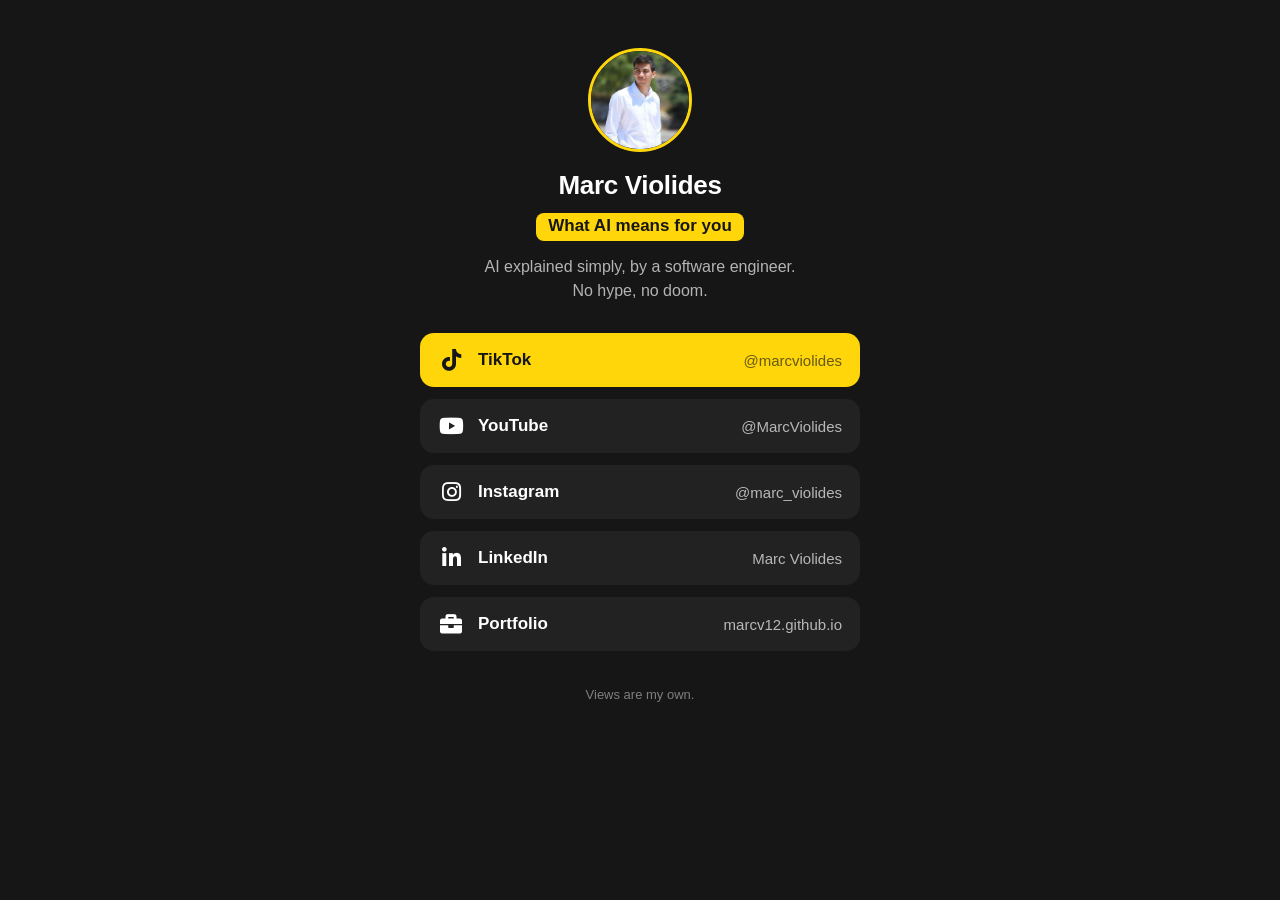
==== links/index.html @ 674ff4b8 "Add a links page for the channel One page at /links with TikTok, YouTube, Instagram, LinkedIn and th" ====
<!DOCTYPE html>
<html lang="en">
	<head>
		<meta charset="utf-8" />
		<meta name="viewport" content="width=device-width, initial-scale=1" />
		<title>Marc Violides · AI explained simply</title>
		<meta name="description" content="Short videos on what AI means for your work. No hype, no doom." />
		<meta property="og:title" content="Marc Violides · AI explained simply" />
		<meta property="og:description" content="Short videos on what AI means for your work. No hype, no doom." />
		<meta property="og:image" content="https://marcv12.github.io/images/links_card.png" />
		<meta property="og:url" content="https://marcv12.github.io/links/" />
		<meta name="twitter:card" content="summary_large_image" />
		<link rel="stylesheet" href="../assets/css/fontawesome-all.min.css" />
		<style>
			:root {
				--ink: #161616;
				--card: #222222;
				--card-hover: #2c2c2c;
				--text: #ffffff;
				--muted: rgba(255, 255, 255, 0.68);
				--accent: #FFD60A;
			}
			* { box-sizing: border-box; }
			html, body { margin: 0; }
			body {
				background: var(--ink);
				color: var(--text);
				font-family: -apple-system, "SF Pro Display", "Helvetica Neue", Arial, sans-serif;
				min-height: 100vh;
				display: flex;
				justify-content: center;
				padding: 48px 16px 40px;
			}
			main { width: 100%; max-width: 440px; text-align: center; }
			.photo {
				width: 104px; height: 104px; border-radius: 50%;
				object-fit: cover; display: block; margin: 0 auto 18px;
				border: 3px solid var(--accent);
			}
			h1 { font-size: 26px; font-weight: 800; margin: 0 0 12px; letter-spacing: -0.3px; }
			.tag {
				display: inline-block; background: var(--accent); color: var(--ink);
				font-weight: 800; font-size: 17px; padding: 3px 12px 5px; border-radius: 8px;
			}
			.line { color: var(--muted); font-size: 16px; line-height: 1.5; margin: 14px 0 30px; }
			ul { list-style: none; padding: 0; margin: 0; display: flex; flex-direction: column; gap: 12px; }
			a.link {
				display: flex; align-items: center; gap: 14px;
				background: var(--card); color: var(--text); text-decoration: none;
				padding: 16px 18px; border-radius: 14px; font-weight: 700; font-size: 17px;
				transition: background-color .2s ease-in-out, transform .2s ease-in-out;
			}
			a.link:hover, a.link:focus-visible { background: var(--card-hover); transform: translateY(-2px); }
			a.link:focus-visible { outline: 2px solid var(--accent); outline-offset: 2px; }
			a.link .icon { width: 26px; font-size: 22px; text-align: center; }
			a.link .handle { margin-left: auto; color: var(--muted); font-weight: 500; font-size: 15px; }
			a.link.main { background: var(--accent); color: var(--ink); }
			a.link.main .handle { color: rgba(22, 22, 22, 0.65); }
			a.link.main:hover, a.link.main:focus-visible { background: #ffdf3d; }
			footer { margin-top: 34px; color: rgba(255, 255, 255, 0.45); font-size: 13px; line-height: 1.6; }
			footer a { color: inherit; }
			@media (prefers-reduced-motion: reduce) { a.link { transition: none; } a.link:hover { transform: none; } }
		</style>
	</head>
	<body>
		<main>
			<img class="photo" src="../images/my_photo.jpeg" alt="Marc Violides" />
			<h1>Marc Violides</h1>
			<span class="tag">What AI means for you</span>
			<p class="line">AI explained simply, by a software engineer.<br />No hype, no doom.</p>
			<ul>
				<li><a class="link main" href="https://www.tiktok.com/@marcviolides" target="_blank" rel="noopener"><span class="icon fab fa-tiktok"></span>TikTok<span class="handle">@marcviolides</span></a></li>
				<li><a class="link" href="https://www.youtube.com/@MarcViolides" target="_blank" rel="noopener"><span class="icon fab fa-youtube"></span>YouTube<span class="handle">@MarcViolides</span></a></li>
				<li><a class="link" href="https://www.instagram.com/marc_violides/" target="_blank" rel="noopener"><span class="icon fab fa-instagram"></span>Instagram<span class="handle">@marc_violides</span></a></li>
				<li><a class="link" href="https://www.linkedin.com/in/marc-violides-b282ba214" target="_blank" rel="noopener"><span class="icon fab fa-linkedin-in"></span>LinkedIn<span class="handle">Marc Violides</span></a></li>
				<li><a class="link" href="https://marcv12.github.io/"><span class="icon fas fa-briefcase"></span>Portfolio<span class="handle">marcv12.github.io</span></a></li>
			</ul>
			<footer>Views are my own.</footer>
		</main>
	</body>
</html>
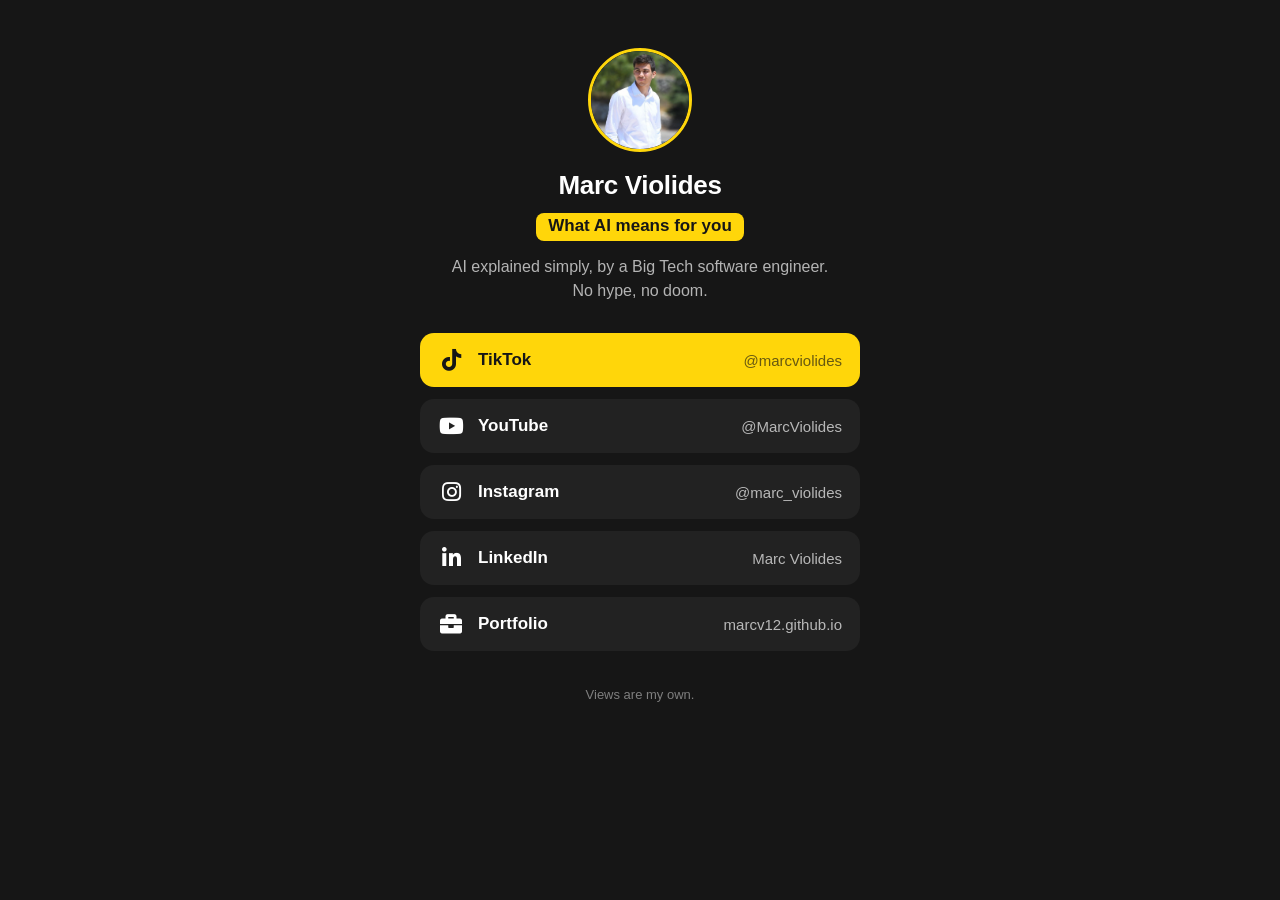
==== commit e6b8ac10: "Links page: presenting photo on the share card, Big Tech wording Co-Authored-By: Claude Opus 5.5 <no" ====
--- a/links/index.html
+++ b/links/index.html
@@ -4,10 +4,10 @@
 		<meta charset="utf-8" />
 		<meta name="viewport" content="width=device-width, initial-scale=1" />
 		<title>Marc Violides · AI explained simply</title>
-		<meta name="description" content="Short videos on what AI means for your work. No hype, no doom." />
+		<meta name="description" content="Short videos on what AI means for your work, from a Big Tech software engineer. No hype, no doom." />
 		<meta property="og:title" content="Marc Violides · AI explained simply" />
-		<meta property="og:description" content="Short videos on what AI means for your work. No hype, no doom." />
-		<meta property="og:image" content="https://marcv12.github.io/images/links_card.png" />
+		<meta property="og:description" content="Short videos on what AI means for your work, from a Big Tech software engineer. No hype, no doom." />
+		<meta property="og:image" content="https://marcv12.github.io/images/links_card_2.png" />
 		<meta property="og:url" content="https://marcv12.github.io/links/" />
 		<meta name="twitter:card" content="summary_large_image" />
 		<link rel="stylesheet" href="../assets/css/fontawesome-all.min.css" />
@@ -67,7 +67,7 @@
 			<img class="photo" src="../images/my_photo.jpeg" alt="Marc Violides" />
 			<h1>Marc Violides</h1>
 			<span class="tag">What AI means for you</span>
-			<p class="line">AI explained simply, by a software engineer.<br />No hype, no doom.</p>
+			<p class="line">AI explained simply, by a Big Tech software engineer.<br />No hype, no doom.</p>
 			<ul>
 				<li><a class="link main" href="https://www.tiktok.com/@marcviolides" target="_blank" rel="noopener"><span class="icon fab fa-tiktok"></span>TikTok<span class="handle">@marcviolides</span></a></li>
 				<li><a class="link" href="https://www.youtube.com/@MarcViolides" target="_blank" rel="noopener"><span class="icon fab fa-youtube"></span>YouTube<span class="handle">@MarcViolides</span></a></li>
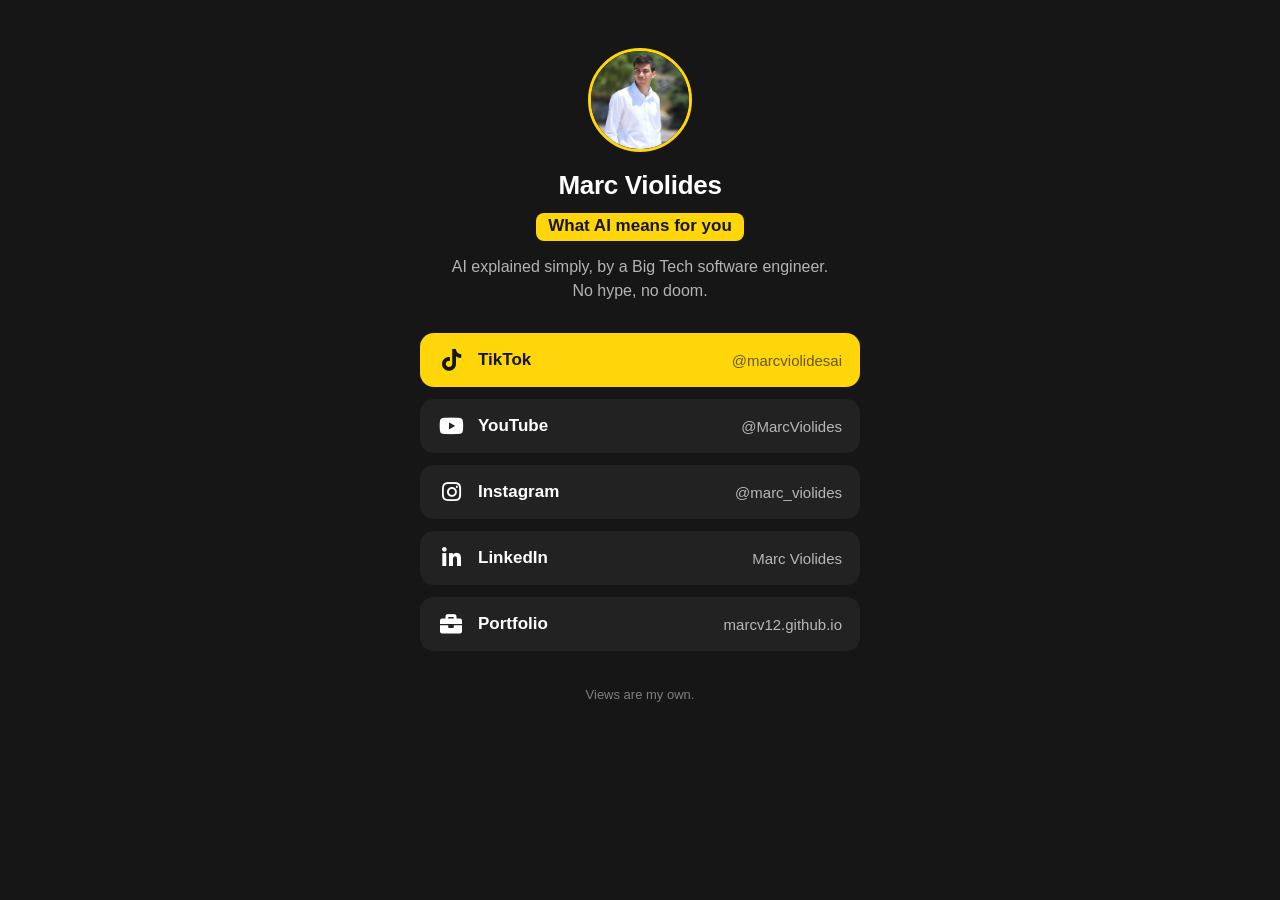
==== commit da6c5440: "Point TikTok links to the new account @marcviolidesai Co-Authored-By: Claude Opus 5.5 <noreply@anthr" ====
--- a/links/index.html
+++ b/links/index.html
@@ -69,10 +69,10 @@
 			<span class="tag">What AI means for you</span>
 			<p class="line">AI explained simply, by a Big Tech software engineer.<br />No hype, no doom.</p>
 			<ul>
-				<li><a class="link main" href="https://www.tiktok.com/@marcviolides" target="_blank" rel="noopener"><span class="icon fab fa-tiktok"></span>TikTok<span class="handle">@marcviolides</span></a></li>
+				<li><a class="link main" href="https://www.tiktok.com/@marcviolidesai" target="_blank" rel="noopener"><span class="icon fab fa-tiktok"></span>TikTok<span class="handle">@marcviolidesai</span></a></li>
 				<li><a class="link" href="https://www.youtube.com/@MarcViolides" target="_blank" rel="noopener"><span class="icon fab fa-youtube"></span>YouTube<span class="handle">@MarcViolides</span></a></li>
 				<li><a class="link" href="https://www.instagram.com/marc_violides/" target="_blank" rel="noopener"><span class="icon fab fa-instagram"></span>Instagram<span class="handle">@marc_violides</span></a></li>
-				<li><a class="link" href="https://www.linkedin.com/in/marc-violides-b282ba214" target="_blank" rel="noopener"><span class="icon fab fa-linkedin-in"></span>LinkedIn<span class="handle">Marc Violides</span></a></li>
+				<li><a class="link" href="https://www.linkedin.com/in/marc-violides/" target="_blank" rel="noopener"><span class="icon fab fa-linkedin-in"></span>LinkedIn<span class="handle">Marc Violides</span></a></li>
 				<li><a class="link" href="https://marcv12.github.io/"><span class="icon fas fa-briefcase"></span>Portfolio<span class="handle">marcv12.github.io</span></a></li>
 			</ul>
 			<footer>Views are my own.</footer>
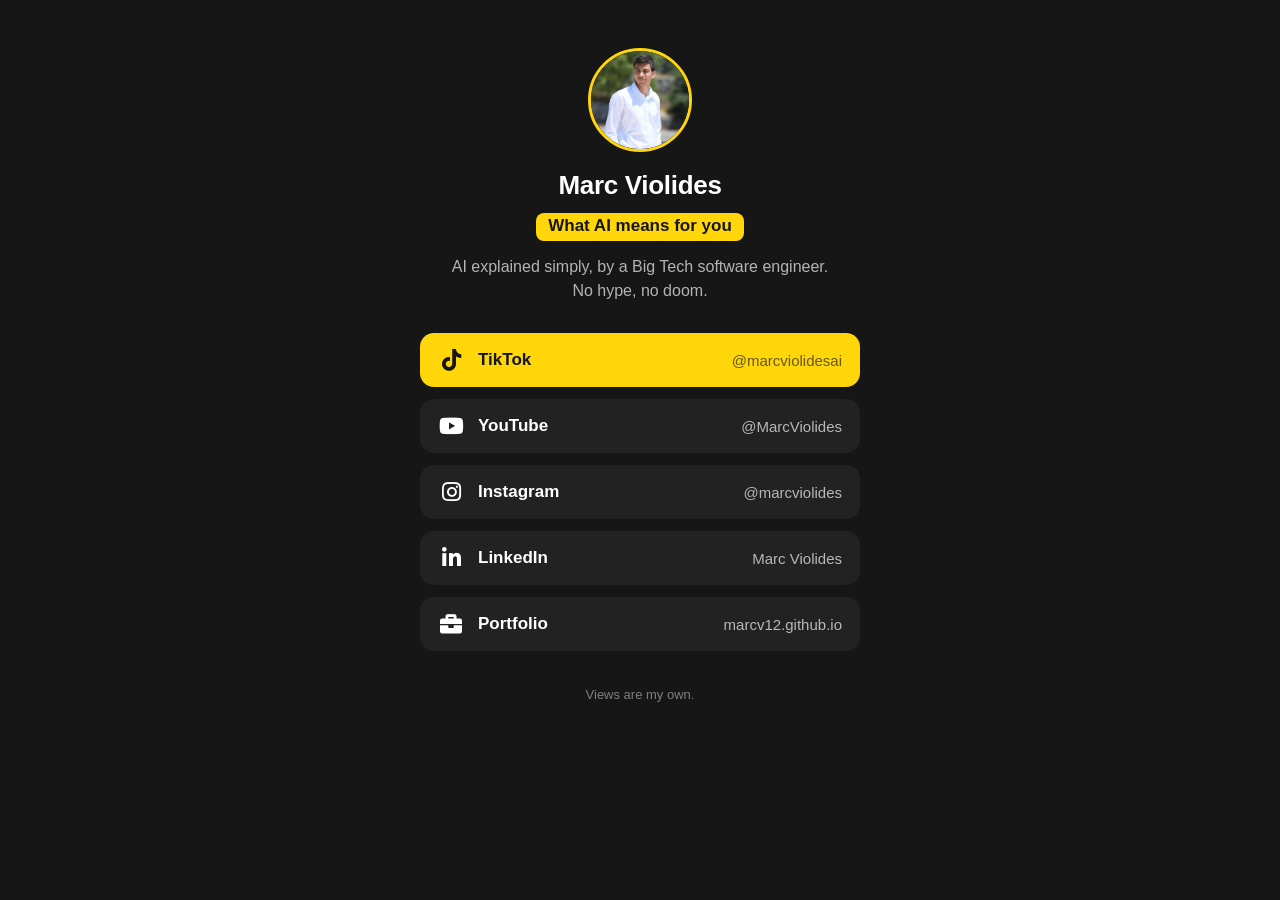
==== commit 0e644cd2: "Point Instagram links to @marcviolides (old @marc_violides link is dead) Co-Authored-By: Claude Opus" ====
--- a/links/index.html
+++ b/links/index.html
@@ -71,7 +71,7 @@
 			<ul>
 				<li><a class="link main" href="https://www.tiktok.com/@marcviolidesai" target="_blank" rel="noopener"><span class="icon fab fa-tiktok"></span>TikTok<span class="handle">@marcviolidesai</span></a></li>
 				<li><a class="link" href="https://www.youtube.com/@MarcViolides" target="_blank" rel="noopener"><span class="icon fab fa-youtube"></span>YouTube<span class="handle">@MarcViolides</span></a></li>
-				<li><a class="link" href="https://www.instagram.com/marc_violides/" target="_blank" rel="noopener"><span class="icon fab fa-instagram"></span>Instagram<span class="handle">@marc_violides</span></a></li>
+				<li><a class="link" href="https://www.instagram.com/marcviolides/" target="_blank" rel="noopener"><span class="icon fab fa-instagram"></span>Instagram<span class="handle">@marcviolides</span></a></li>
 				<li><a class="link" href="https://www.linkedin.com/in/marc-violides/" target="_blank" rel="noopener"><span class="icon fab fa-linkedin-in"></span>LinkedIn<span class="handle">Marc Violides</span></a></li>
 				<li><a class="link" href="https://marcv12.github.io/"><span class="icon fas fa-briefcase"></span>Portfolio<span class="handle">marcv12.github.io</span></a></li>
 			</ul>
